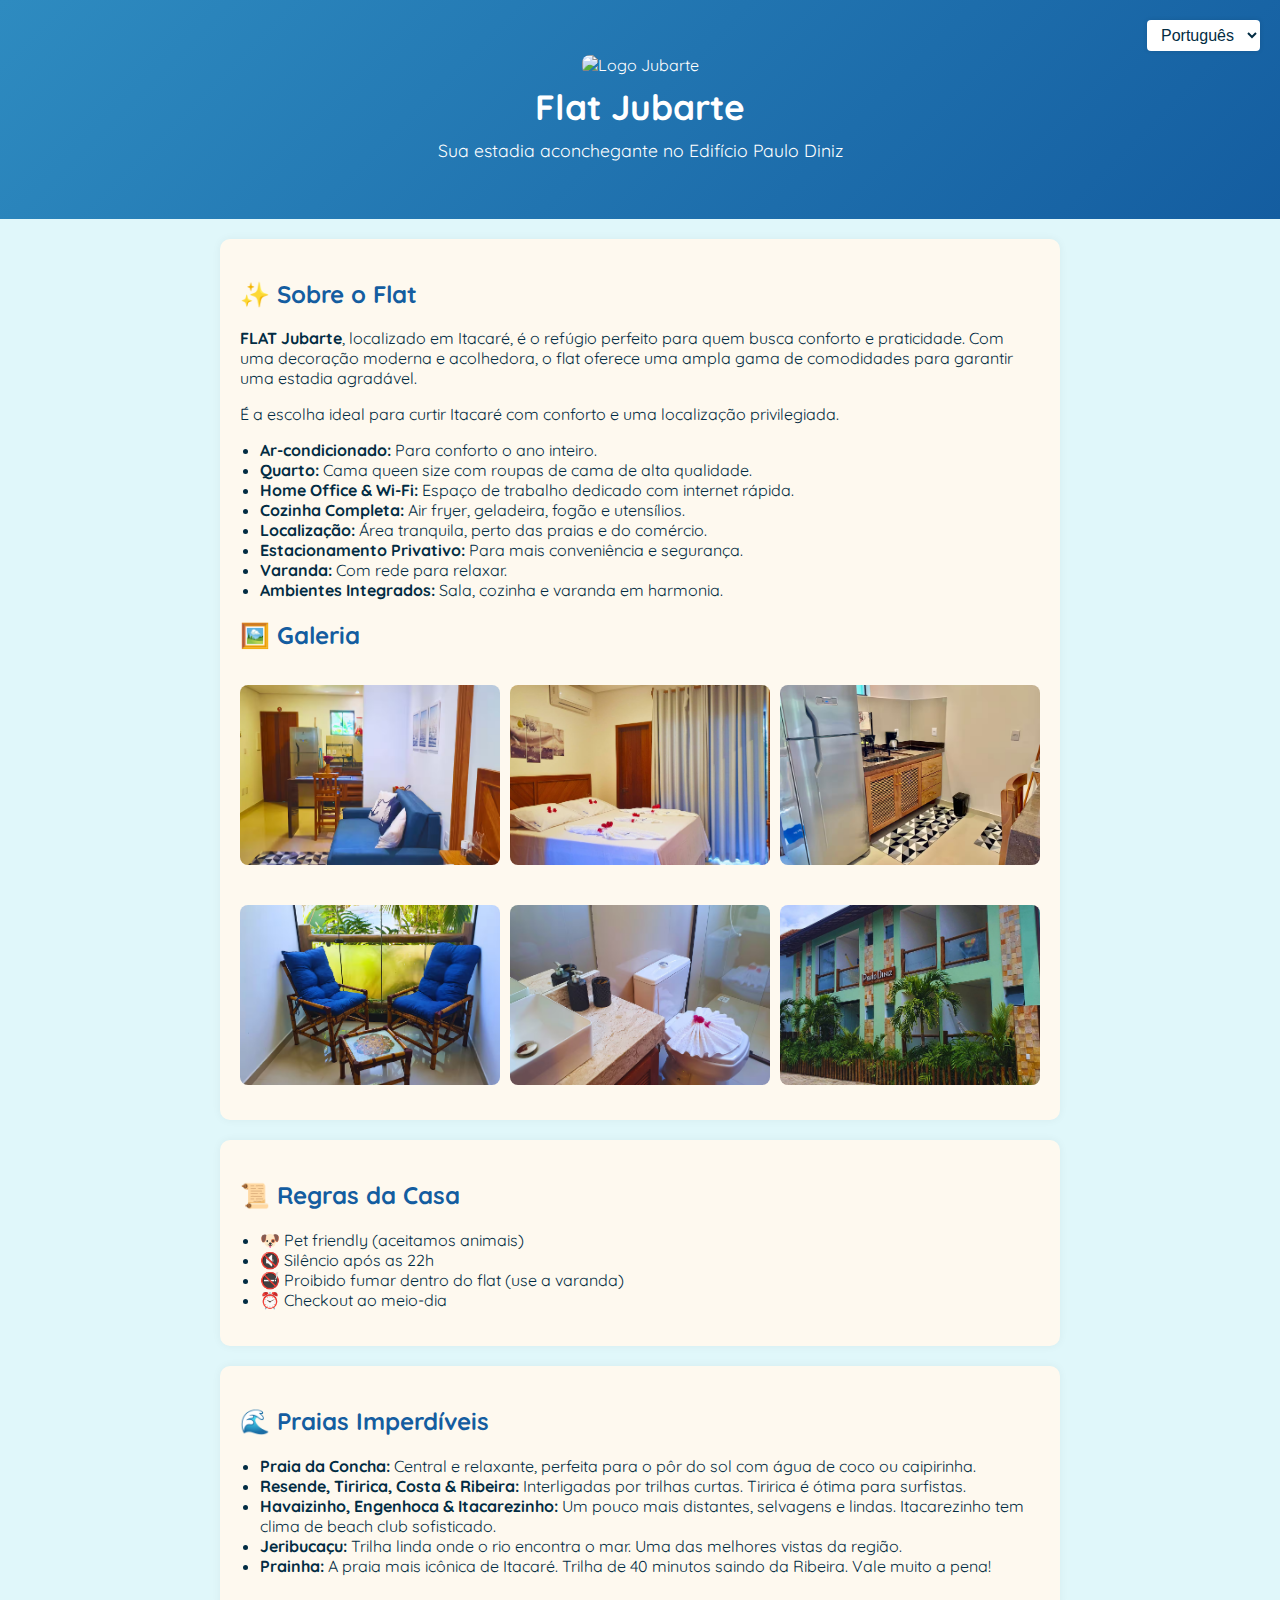
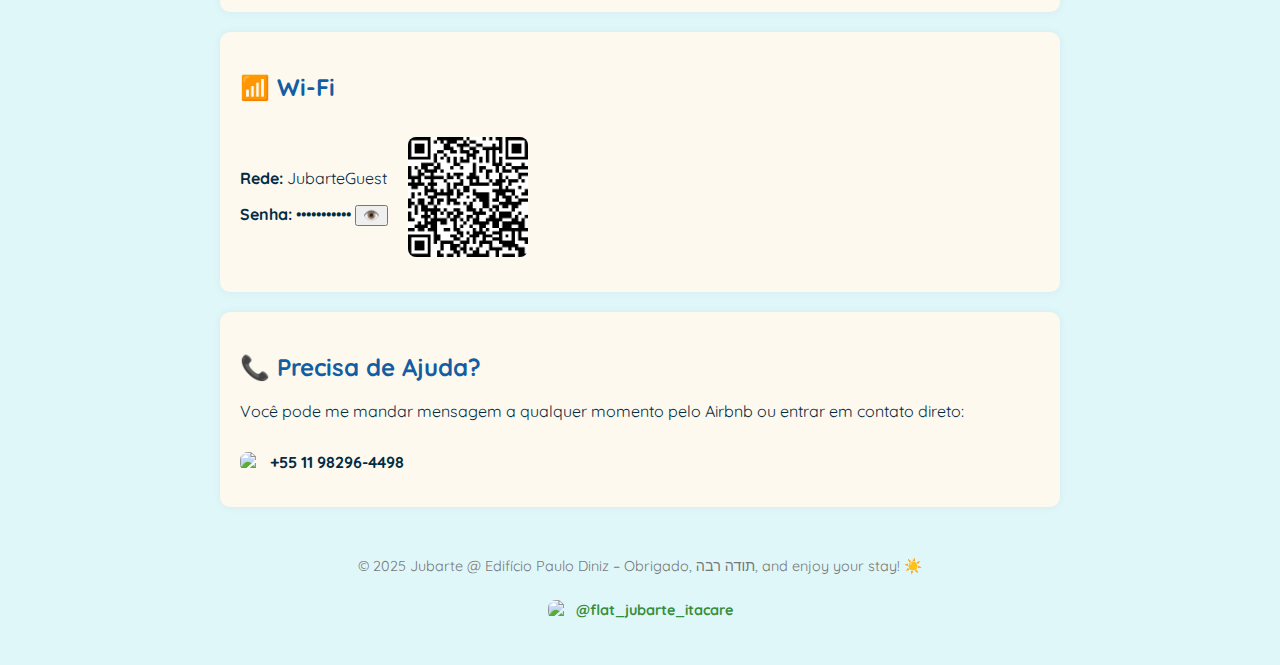
==== jubarte/index.html @ 8ed75f4c "Rename to index" ====
<!DOCTYPE html>
<html lang="pt">
<head>
  <meta charset="UTF-8" />
  <meta name="viewport" content="width=device-width, initial-scale=1.0"/>
  <title>Flat Jubarte</title>
  <link href="https://fonts.googleapis.com/css2?family=Quicksand:wght@400;600&display=swap&subset=latin,hebrew" rel="stylesheet">
  <style>
    :root {
      --primary-color: #2e8bc0;   /* ocean blue */
      --accent-color: #145da0;    /* deeper sea blue */
      --bg-color: #e0f7fa;        /* light aqua */
      --text-color: #022c43;      /* dark navy */
      --sand-color: #fef9ef;      /* soft sand */
    }
  
    body {
      font-family: 'Quicksand', sans-serif;
      margin: 0;
      background: var(--bg-color);
      color: var(--text-color);
    }
  
    header {
      background: linear-gradient(135deg, #2e8bc0, #145da0);
      color: white;
      padding: 40px 20px;
      text-align: center;
      position: relative;
    }
  
    header h1 {
      margin: 0;
      font-size: 2.2em;
    }
  
    header p {
      font-size: 1.1em;
      margin-top: 10px;
    }
  
    .language-selector {
      position: absolute;
      top: 20px;
      right: 20px;
      background: white;
      color: var(--text-color);
      border: none;
      padding: 6px 10px;
      border-radius: 4px;
      font-size: 1em;
      box-shadow: 0 0 5px rgba(0,0,0,0.1);
    }
  
    section {
      padding: 20px;
      max-width: 800px;
      margin: 20px auto;
      background: var(--sand-color);
      border-radius: 10px;
      box-shadow: 0 0 10px rgba(0,0,0,0.05);
    }
  
    h2 {
      color: var(--accent-color);
      display: flex;
      align-items: center;
      gap: 8px;
    }
  
    ul {
      padding-left: 20px;
    }
  
    img {
      width: 100%;
      border-radius: 8px;
      margin: 15px 0;
    }
  
    .wifi-box {
      display: flex;
      align-items: center;
      flex-wrap: wrap;
      gap: 20px;
    }
  
    .qr {
      width: 120px;
    }
  
    footer {
      text-align: center;
      font-size: 0.9em;
      color: #777;
      padding: 30px 10px;
    }
  
    .contact {
      display: flex;
      align-items: center;
      gap: 10px;
      font-weight: bold;
      margin-top: 10px;
    }
  
    .contact img {
      width: 20px;
      height: 20px;
    }
  
    .rtl {
      direction: rtl;
      text-align: right;
    }
  
    @media (max-width: 600px) {
      header h1 {
        font-size: 1.8em;
      }
  
      header p {
        font-size: 1em;
      }
  
      section {
        margin: 10px;
        padding: 15px;
      }
  
      .wifi-box {
        flex-direction: column;
        align-items: flex-start;
      }
  
      .qr {
        width: 100px;
      }
    }
  
    .gallery {
      display: grid;
      grid-template-columns: repeat(auto-fit, minmax(200px, 1fr));
      gap: 10px;
    }
  
    .gallery img {
      width: 100%;
      height: 180px;
      object-fit: cover;
      border-radius: 8px;
      cursor: pointer;
      transition: transform 0.3s ease;
    }
  
    .gallery img:hover {
      transform: scale(1.03);
    }
  
    .modal {
      display: flex;
      justify-content: center;
      align-items: center;
      position: fixed;
      z-index: 1000;
      left: 0;
      top: 0;
      width: 100%;
      height: 100%;
      overflow: auto;
      background-color: rgba(0,0,0,0.8);
    }
  
    .modal-content {
      max-width: 90%;
      max-height: 90%;
      border-radius: 10px;
    }
  
    .close {
      position: absolute;
      top: 20px;
      right: 30px;
      color: #fff;
      font-size: 30px;
      font-weight: bold;
      cursor: pointer;
    }
  </style>
  
</head>
<body>
  <header>
    <select class="language-selector" onchange="switchLanguage(this.value)">
      <option value="pt">Português</option>
      <option value="en">English</option>
      <option value="he">עברית</option>
    </select>
  
    <!-- ✅ Logo added here -->
    <img src="logo2.png" alt="Logo Jubarte" style="width: 80px; height: auto; margin-bottom: 10px;" />
  
    <h1>Flat Jubarte</h1>
    <p id="subtitle-pt">Sua estadia aconchegante no Edifício Paulo Diniz</p>
    <p id="subtitle-en" style="display:none;">Your cozy stay in Edifício Paulo Diniz</p>
    <p id="subtitle-he" style="display:none;" class="rtl">השְּׁהִיָּה הנעימה שלך באדיפיסיו פאולו דיניז</p>
  </header>
  <div id="lang-pt">
    <section>
      <h2>✨ Sobre o Flat</h2>
      <p><strong>FLAT Jubarte</strong>, localizado em Itacaré, é o refúgio perfeito para quem busca conforto e praticidade. Com uma decoração moderna e acolhedora, o flat oferece uma ampla gama de comodidades para garantir uma estadia agradável.</p>
      <p>É a escolha ideal para curtir Itacaré com conforto e uma localização privilegiada.</p>
      <ul>
        <li><strong>Ar-condicionado:</strong> Para conforto o ano inteiro.</li>
        <li><strong>Quarto:</strong> Cama queen size com roupas de cama de alta qualidade.</li>
        <li><strong>Home Office & Wi-Fi:</strong> Espaço de trabalho dedicado com internet rápida.</li>
        <li><strong>Cozinha Completa:</strong> Air fryer, geladeira, fogão e utensílios.</li>
        <li><strong>Localização:</strong> Área tranquila, perto das praias e do comércio.</li>
        <li><strong>Estacionamento Privativo:</strong> Para mais conveniência e segurança.</li>
        <li><strong>Varanda:</strong> Com rede para relaxar.</li>
        <li><strong>Ambientes Integrados:</strong> Sala, cozinha e varanda em harmonia.</li>
      </ul>
      <h2>🖼️ Galeria</h2>
      <div class="gallery">
        <img src="img1.jpg" alt="Sala de estar do Flat Maritaca">
        <img src="img2.jpg" alt="Quarto com cama queen size">
        <img src="img3.jpg" alt="Cozinha equipada">
        <img src="img5.jpg" alt="Varanda com rede">
        <img src="img6.jpg" alt="Banheiro moderno">
        <img src="img7.jpg" alt="Vista externa do prédio Papagaios">
      </div>
    </section>
    <section>
      <h2>📜 Regras da Casa</h2>
      <ul>
        <li>🐶 Pet friendly (aceitamos animais)</li>
        <li>🔇 Silêncio após as 22h</li>
        <li>🚭 Proibido fumar dentro do flat (use a varanda)</li>
        <li>⏰ Checkout ao meio-dia</li>
      </ul>
    </section>
    <section>
      <h2>🌊 Praias Imperdíveis</h2>
      <ul>
        <li><strong>Praia da Concha:</strong> Central e relaxante, perfeita para o pôr do sol com água de coco ou caipirinha.</li>
        <li><strong>Resende, Tiririca, Costa & Ribeira:</strong> Interligadas por trilhas curtas. Tiririca é ótima para surfistas.</li>
        <li><strong>Havaizinho, Engenhoca & Itacarezinho:</strong> Um pouco mais distantes, selvagens e lindas. Itacarezinho tem clima de beach club sofisticado.</li>
        <li><strong>Jeribucaçu:</strong> Trilha linda onde o rio encontra o mar. Uma das melhores vistas da região.</li>
        <li><strong>Prainha:</strong> A praia mais icônica de Itacaré. Trilha de 40 minutos saindo da Ribeira. Vale muito a pena!</li>
      </ul>
    </section>
    <section>
      <h2>📶 Wi-Fi</h2>
      <div class="wifi-box">
        <div>
          <p><strong>Rede:</strong> JubarteGuest</p>
          <p>
            <strong>Senha:</strong>
            <span id="wifi-password">•••••••••••</span>
            <button id="toggle-password" onclick="togglePassword()" aria-label="Show password">
              👁️
            </button>
          </p>
        </div>
        <img src="JubarteGuest-qrcode.png" alt="Wi-Fi QR Code" class="qr"/>
      </div>
    </section>
    <section>
      <h2>📞 Precisa de Ajuda?</h2>
      <p>Você pode me mandar mensagem a qualquer momento pelo Airbnb ou entrar em contato direto:</p>
      <div class="contact">
        <img src="https://upload.wikimedia.org/wikipedia/commons/6/6b/WhatsApp.svg" alt="WhatsApp">
        <span>+55 11 98296-4498</span>
      </div>
    </section>
  </div>
  

  <div id="lang-en" style="display:none;">
    <section>
      <h2>✨ About the Flat</h2>
      <p><strong>FLAT Jubarte</strong>, located in Itacaré, is the perfect retreat for those seeking comfort and convenience. With a modern and cozy decor, the flat offers a wide range of amenities to ensure a pleasant stay.</p>
      <p>It’s the ideal choice for enjoying Itacaré with comfort and a privileged location.</p>
      <ul>
        <li><strong>Air Conditioning:</strong> For year-round comfort.</li>
        <li><strong>Bedroom:</strong> Queen size bed with high-quality linens.</li>
        <li><strong>Home Office & Wi-Fi:</strong> Dedicated workspace with fast internet.</li>
        <li><strong>Fully Equipped Kitchen:</strong> Air fryer, fridge, stove, utensils.</li>
        <li><strong>Location:</strong> Peaceful area, close to beaches and shops.</li>
        <li><strong>Private Parking:</strong> For convenience and security.</li>
        <li><strong>Balcony:</strong> With a relaxing hammock.</li>
        <li><strong>Integrated Spaces:</strong> Living room, kitchen, and balcony flow together.</li>
      </ul>
      <h2>🖼️ Gallery</h2>
<div class="gallery">
  <img src="img1.jpg" alt="Living room of the Jubarte flat">
  <img src="img2.jpg" alt="Bedroom with queen size bed">
  <img src="img3.jpg" alt="Fully equipped kitchen">
  <img src="img5.jpg" alt="Balcony with hammock">
  <img src="img6.jpg" alt="Modern bathroom">
  <img src="img7.jpg" alt="External view of Edifício Paulo Diniz">
</div>
    </section>
    <section>
      <h2>📜 House Rules</h2>
      <ul>
        <li>🐶 Pet friendly</li>
        <li>🔇 No loud noise after 10 PM</li>
        <li>🚭 No smoking inside (please use the balcony)</li>
        <li>⏰ Checkout at midday</li>
      </ul>
    </section>
    <section>
      <h2>🌊 Must-See Beaches</h2>
      <ul>
        <li><strong>Praia da Concha:</strong> Central and relaxing, perfect for sunsets with coconut water or a caipirinha.</li>
        <li><strong>Resende, Tiririca, Costa & Ribeira:</strong> Connected by short trails. Tiririca is great for surfers.</li>
        <li><strong>Havaizinho, Engenhoca & Itacarezinho:</strong> A bit further, wild and beautiful. Itacarezinho has a chic beach club vibe.</li>
        <li><strong>Jeribucaçu:</strong> Stunning trail, river meets the sea. One of the best views.</li>
        <li><strong>Prainha:</strong> Iconic Itacaré beach. 40-min hike from Ribeira. Worth it!</li>
      </ul>
    </section>
    <section>
      <h2>📶 Wi-Fi</h2>
      <div class="wifi-box">
        <div>
          <p><strong>Network:</strong> JubarteGuest</p>
          <p><strong>Password:</strong> wifiandwaves</p>
        </div>
        <img src="JubarteGuest-qrcode.png" alt="Wi-Fi QR Code" class="qr"/>
      </div>
    </section>
    <section>
      <h2>📞 Need Help?</h2>
      <p>If you have any questions or need assistance during your stay, feel free to reach out at any time. I'm available via Airbnb messaging or directly through WhatsApp:</p>
      <div class="contact" style="display: flex; align-items: center; gap: 10px; margin-top: 10px;">
        <img src="https://upload.wikimedia.org/wikipedia/commons/6/6b/WhatsApp.svg" alt="WhatsApp logo" style="width: 24px; height: 24px;">
        <a href="https://wa.me/5511982964498" target="_blank" rel="noopener noreferrer" style="text-decoration: none; color: inherit;">
          +55 11 98296-4498
        </a>
      </div>
    </section>
    
  </div>

  <div id="lang-he" class="rtl" style="display:none;" dir="rtl">
    <section>
      <h2>✨ על הדירה</h2>
      <p><strong>דירת ג'ובארט</strong> באיטאקארה היא מקום מפלט מושלם למי שמחפש נוחות ופרטיות. עם עיצוב מודרני ומזמין, הדירה מציעה את כל מה שצריך לשהייה מהנה.</p>
      <ul>
        <li><strong>מיזוג אוויר:</strong> לשהייה נוחה בכל עונה.</li>
        <li><strong>חדר שינה:</strong> מיטת קווין עם מצעים איכותיים.</li>
        <li><strong>אזור עבודה ואינטרנט:</strong> אינטרנט מהיר ואזור מותאם לעבודה.</li>
        <li><strong>מטבח מאובזר:</strong> כולל טיגון באייר פרייר, מקרר, תנור וכלים.</li>
        <li><strong>מיקום:</strong> שקט, קרוב לחופים ולמסעדות.</li>
        <li><strong>חניה פרטית:</strong> לנוחות ובטיחות.</li>
        <li><strong>מרפסת עם ערסל:</strong> מושלם להרגעות.</li>
        <li><strong>מרחב פתוח:</strong> הסלון, המטבח והמרפסת מחוברים יחד.</li>
      </ul>
      <h2>🖼️ גלריה</h2>
<div class="gallery">
  <img src="img1.jpg" alt="סלון של דירת ג'ובארט">
  <img src="img2.jpg" alt="חדר שינה עם מיטת קווין">
  <img src="img3.jpg" alt="מטבח מאובזר לגמרי">
  <img src="img5.jpg" alt="מרפסת עם ערסל">
  <img src="img6.jpg" alt="חדר רחצה מודרני">
  <img src="img7.jpg" alt="מבט חיצוני של בניין אדיפיסיו פאולו דיניז">
</div>
    </section>
    <section>
      <h2>📜 כללי הבית</h2>
      <ul>
        <li>🐶 מותר להביא חיות מחמד</li>
        <li>🔇 אין רעש אחרי 22:00</li>
        <li>🚭 אין לעשן בתוך הדירה (מותר במרפסת)</li>
        <li>⏰ צ'ק אאוט בצהריים</li>
      </ul>
    </section>
    <section>
      <h2>🌊 חופים מומלצים</h2>
      <ul>
        <li><strong>Praia da Concha:</strong> חוף מרכזי ומושלם לשקיעות עם קוקוס או קאיפיריניה.</li>
        <li><strong>Resende, Tiririca, Costa & Ribeira:</strong> חופים מחוברים בשבילי הליכה קצרים. Tiririca מתאים לגלישה.</li>
        <li><strong>Havaizinho, Engenhoca & Itacarezinho:</strong> חופים פראיים ונגישים ברכב או הליכה. Itacarezinho עם אווירה שיקית.</li>
        <li><strong>Jeribucaçu:</strong> הליכה בטבע, נהר פוגש ים. נוף מדהים.</li>
        <li><strong>Prainha:</strong> טרק של 40 דקות. קלאסיקה של איטאקארה. שווה כל רגע!</li>
      </ul>
    </section>
    <section>
      <h2>📶 אינטרנט אלחוטי</h2>
      <div class="wifi-box">
        <div>
          <p><strong>שם הרשת:</strong> JubarteGuest</p>
          <p><strong>סיסמה:</strong> wifiandwaves</p>
        </div>
        <img src="JubarteGuest-qrcode.png" alt="Wi-Fi QR Code" class="qr"/>
      </div>
    </section>
    <section>
      <h2>📞 צריכים עזרה?</h2>
      <p>אפשר לשלוח לי הודעה דרך Airbnb או ליצור קשר ישיר:</p>
      <div class="contact">
        <img src="https://upload.wikimedia.org/wikipedia/commons/6/6b/WhatsApp.svg" alt="WhatsApp">
        <span>+55 11 98296-4498</span>
      </div>
    </section>
  </div>

  <footer>
    &copy; 2025 Jubarte @ Edifício Paulo Diniz – Obrigado, תודה רבה, and enjoy your stay! ☀️<br>
    <a href="https://www.instagram.com/flat_jubarte_itacare" target="_blank" style="color: #388e3c; text-decoration: none; font-weight: bold; display: inline-flex; align-items: center; gap: 8px; margin-top: 10px;">
      <img src="https://upload.wikimedia.org/wikipedia/commons/a/a5/Instagram_icon.png" alt="Instagram" style="width: 20px; height: 20px;">
      @flat_jubarte_itacare
    </a>
  </footer>

  <script>

  const actualPassword = 'wifiandwaves';
  let visible = false;

  function togglePassword() {
    const span = document.getElementById('wifi-password');
    const btn = document.getElementById('toggle-password');
    visible = !visible;
    span.textContent = visible ? actualPassword : '•••••••••••••••••';
    btn.textContent = visible ? '🙈' : '👁️';
  }

    function switchLanguage(lang) {
      const langs = ['pt', 'en', 'he'];
      langs.forEach(l => {
        document.getElementById('lang-' + l).style.display = l === lang ? 'block' : 'none';
        document.getElementById('subtitle-' + l).style.display = l === lang ? 'block' : 'none';
      });
    }

    const modal = document.getElementById('modal');
    const modalImg = document.getElementById('modal-img');

    document.querySelectorAll('.gallery img').forEach(img => {
      img.addEventListener('click', () => {
        modal.style.display = 'flex';
        modalImg.src = img.src;
        modalImg.alt = img.alt;
      });
    });

    function closeModal() {
      modal.style.display = 'none';
    }
  </script>
</body>
</html>
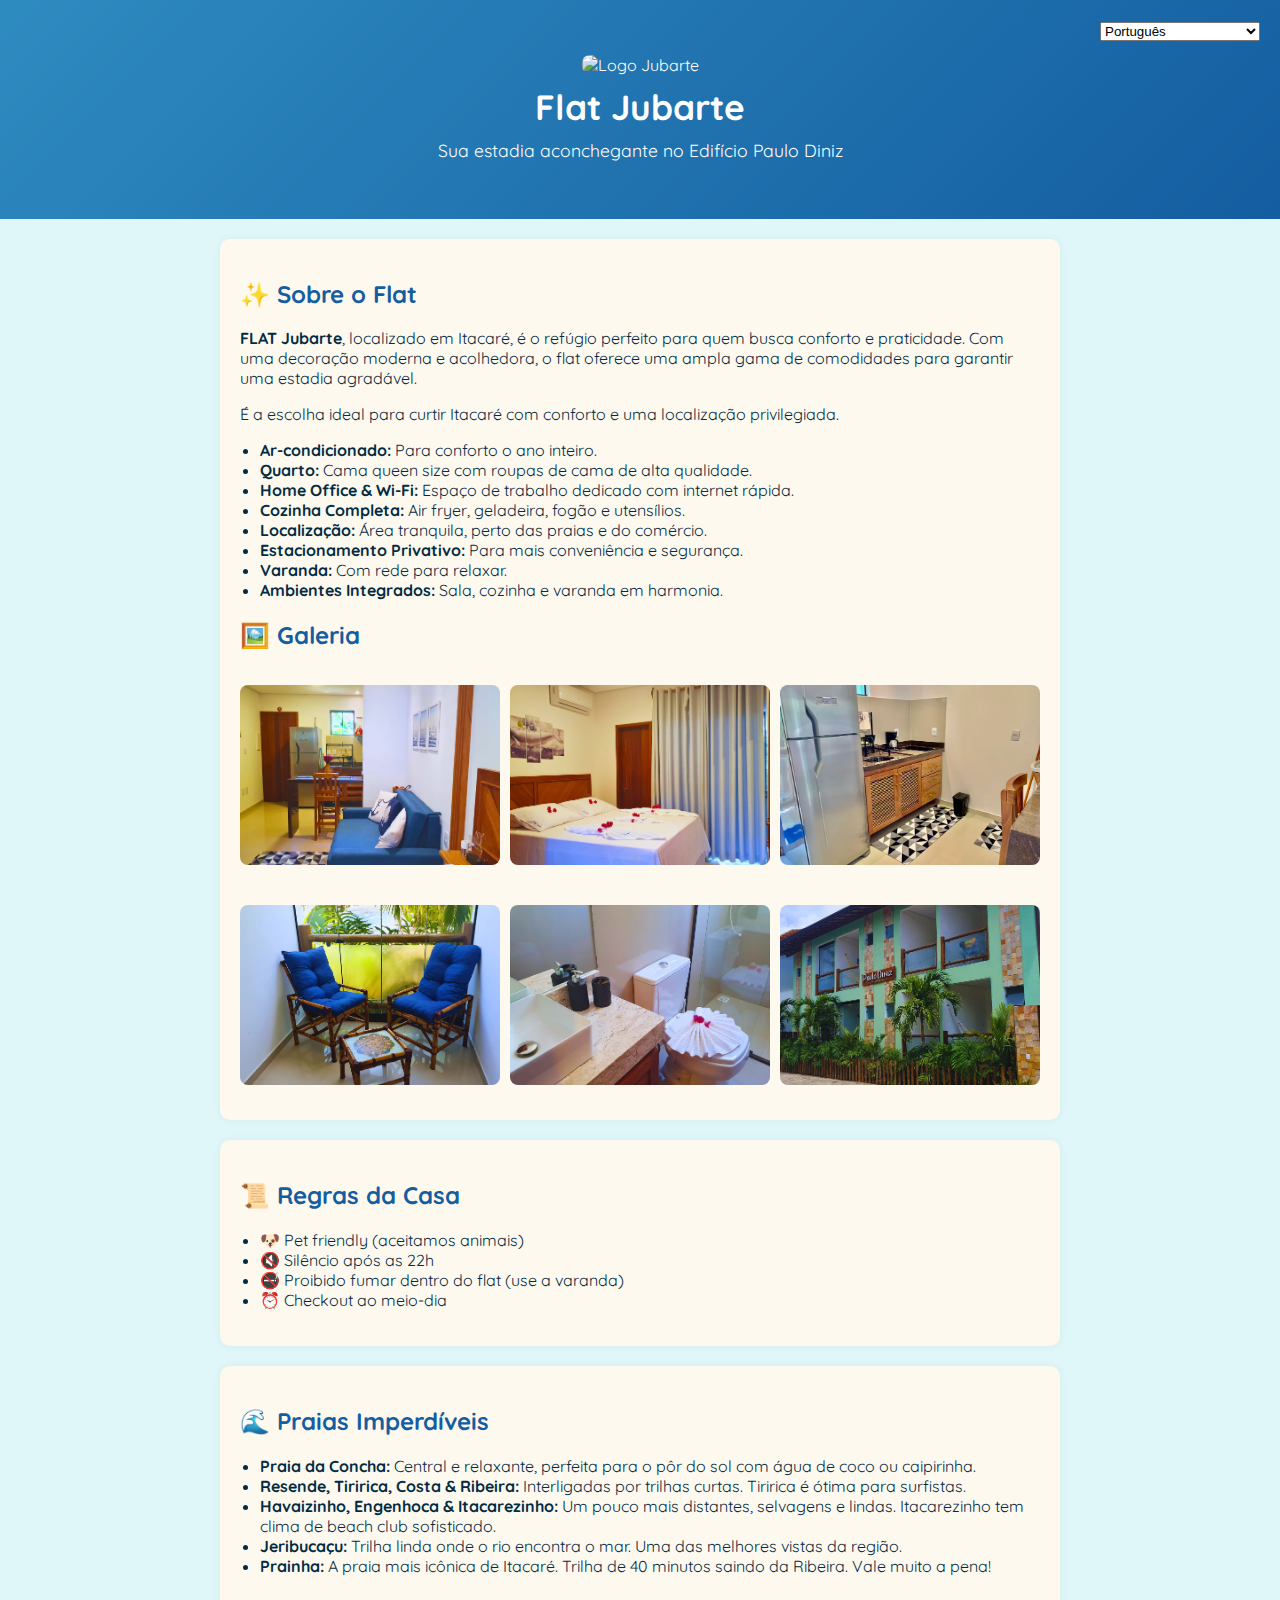
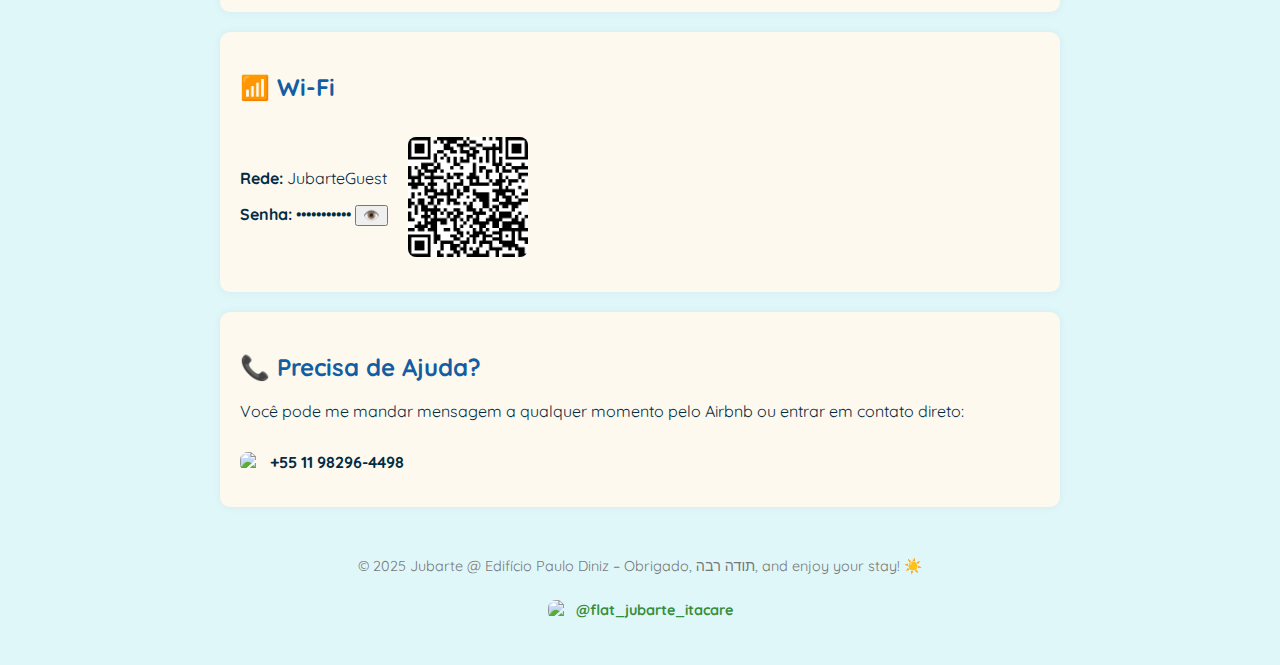
==== commit e25a3512: "add flag" ====
--- a/jubarte/index.html
+++ b/jubarte/index.html
@@ -1,6 +1,15 @@
 <!DOCTYPE html>
 <html lang="pt">
 <head>
+  <!-- Select2 CSS -->
+<link href="https://cdn.jsdelivr.net/npm/select2@4.1.0-rc.0/dist/css/select2.min.css" rel="stylesheet" />
+
+<!-- jQuery (required by Select2) -->
+<script src="https://code.jquery.com/jquery-3.6.0.min.js"></script>
+
+<!-- Select2 JS -->
+<script src="https://cdn.jsdelivr.net/npm/select2@4.1.0-rc.0/dist/js/select2.min.js"></script>
+
   <meta charset="UTF-8" />
   <meta name="viewport" content="width=device-width, initial-scale=1.0"/>
   <title>Flat Jubarte</title>
@@ -186,16 +195,89 @@
       font-weight: bold;
       cursor: pointer;
     }
+
+
+    /* 🧼 Clean base */
+.select2-container--default .select2-selection--single {
+  background-color: #f9f9f9;
+  border: 1px solid #ccc;
+  height: auto;
+  padding: 6px 10px;
+  border-radius: 0;
+  font-family: 'Quicksand', sans-serif;
+  font-size: 14px;
+  color: #000;
+  display: flex;
+  align-items: center;
+}
+
+/* 🏷️ Text & icon alignment */
+.select2-container--default .select2-selection--single .select2-selection__rendered {
+  color: #000;
+  padding-left: 0;
+  display: flex;
+  align-items: center;
+}
+
+/* 🖼️ Remove default arrow icon spacing */
+.select2-container--default .select2-selection--single .select2-selection__arrow {
+  top: 50%;
+  right: 8px;
+  transform: translateY(-50%);
+}
+
+/* 📃 Dropdown menu styling */
+.select2-container--default .select2-results > .select2-results__options {
+  font-family: 'Quicksand', sans-serif;
+  font-size: 14px;
+  color: #000;
+}
+
+/* 🏳️ Flag + Text inside dropdown */
+.select2-results__option img {
+  border-radius: 0 !important;       /* no rounding */
+  width: 20px;
+  height: auto;
+  margin-right: 8px;
+  vertical-align: middle;
+}
+
+/* 🏁 Flag in selected box */
+.select2-selection__rendered img {
+  border-radius: 0 !important;       /* no rounding */
+  width: 20px;
+  height: auto;
+  margin-right: 8px;
+  vertical-align: middle;
+}
+
+/* Hover effect (optional) */
+.select2-results__option--highlighted {
+  background-color: #f0f0f0 !important;
+  color: #000 !important;
+}
+
+.language-wrapper {
+  position: absolute;
+  top: 20px;
+  right: 20px;
+  z-index: 100;
+}
+
+
   </style>
   
 </head>
 <body>
   <header>
-    <select class="language-selector" onchange="switchLanguage(this.value)">
-      <option value="pt">Português</option>
-      <option value="en">English</option>
-      <option value="he">עברית</option>
-    </select>
+    <div class="language-wrapper">
+      <select id="language-selector" style="width: 160px;">
+        <option value="pt" data-flag="https://flagcdn.com/w80/br.png">Português</option>
+        <option value="en" data-flag="https://flagcdn.com/w80/us.png">English</option>
+        <option value="he" data-flag="https://flagcdn.com/w80/il.png">עברית</option>
+      </select>
+    </div>
+    
   
     <!-- ✅ Logo added here -->
     <img src="logo2.png" alt="Logo Jubarte" style="width: 80px; height: auto; margin-bottom: 10px;" />
@@ -427,6 +509,8 @@
     btn.textContent = visible ? '🙈' : '👁️';
   }
 
+
+  //language selection 
     function switchLanguage(lang) {
       const langs = ['pt', 'en', 'he'];
       langs.forEach(l => {
@@ -435,6 +519,35 @@
       });
     }
 
+    function formatLanguage(option) {
+  if (!option.id) return option.text;
+
+  const flagUrl = $(option.element).data('flag');
+  return $(
+    `<span><img src="${flagUrl}" style="width:20px; height:auto; margin-right:8px;"> ${option.text}</span>`
+  );
+}
+
+$(document).ready(function () {
+  $('#language-selector').select2({
+    templateResult: formatLanguage,
+    templateSelection: formatLanguage,
+    minimumResultsForSearch: Infinity // hides search box
+  });
+
+  // Call your switchLanguage function when changed
+  $('#language-selector').on('change', function () {
+    const selectedLang = $(this).val();
+    switchLanguage(selectedLang);
+  });
+
+  // Optional: preload saved language
+  const savedLang = localStorage.getItem('language') || 'pt';
+  $('#language-selector').val(savedLang).trigger('change');
+});
+
+
+    //galery
     const modal = document.getElementById('modal');
     const modalImg = document.getElementById('modal-img');
 
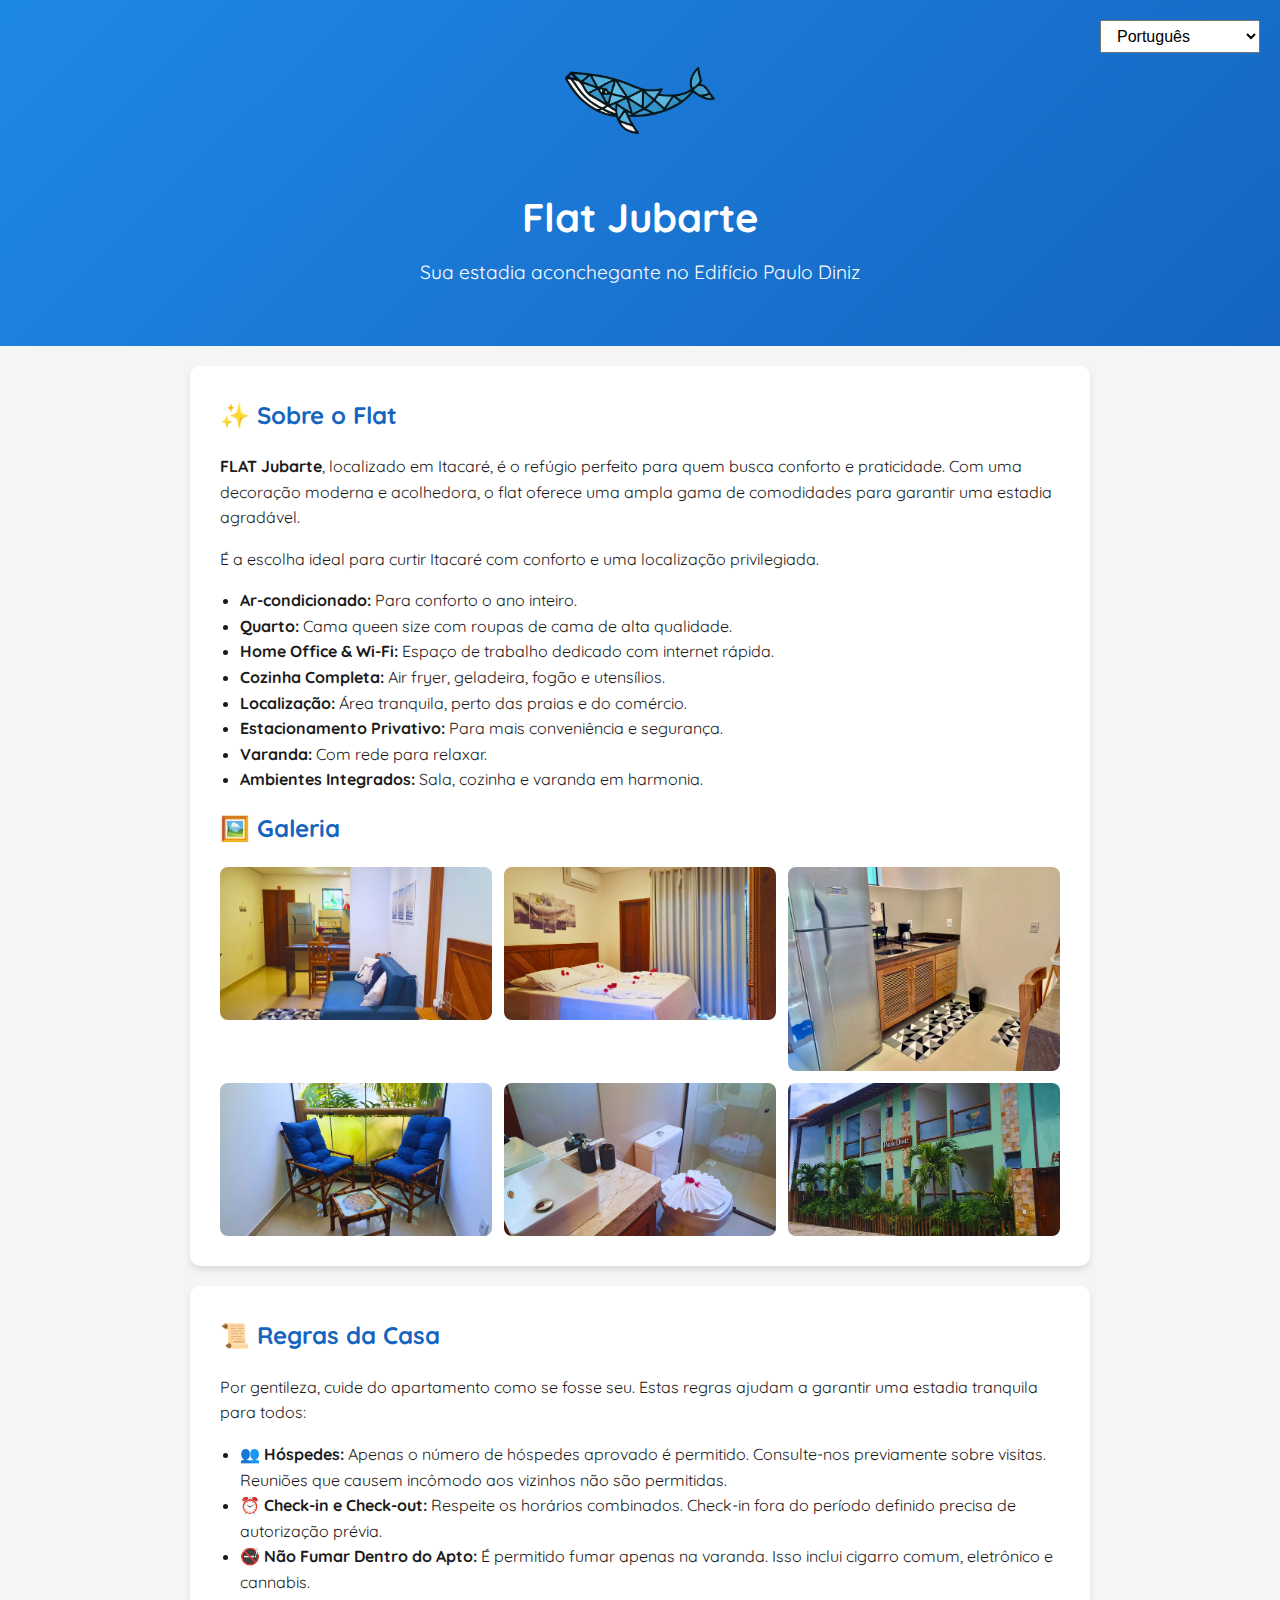
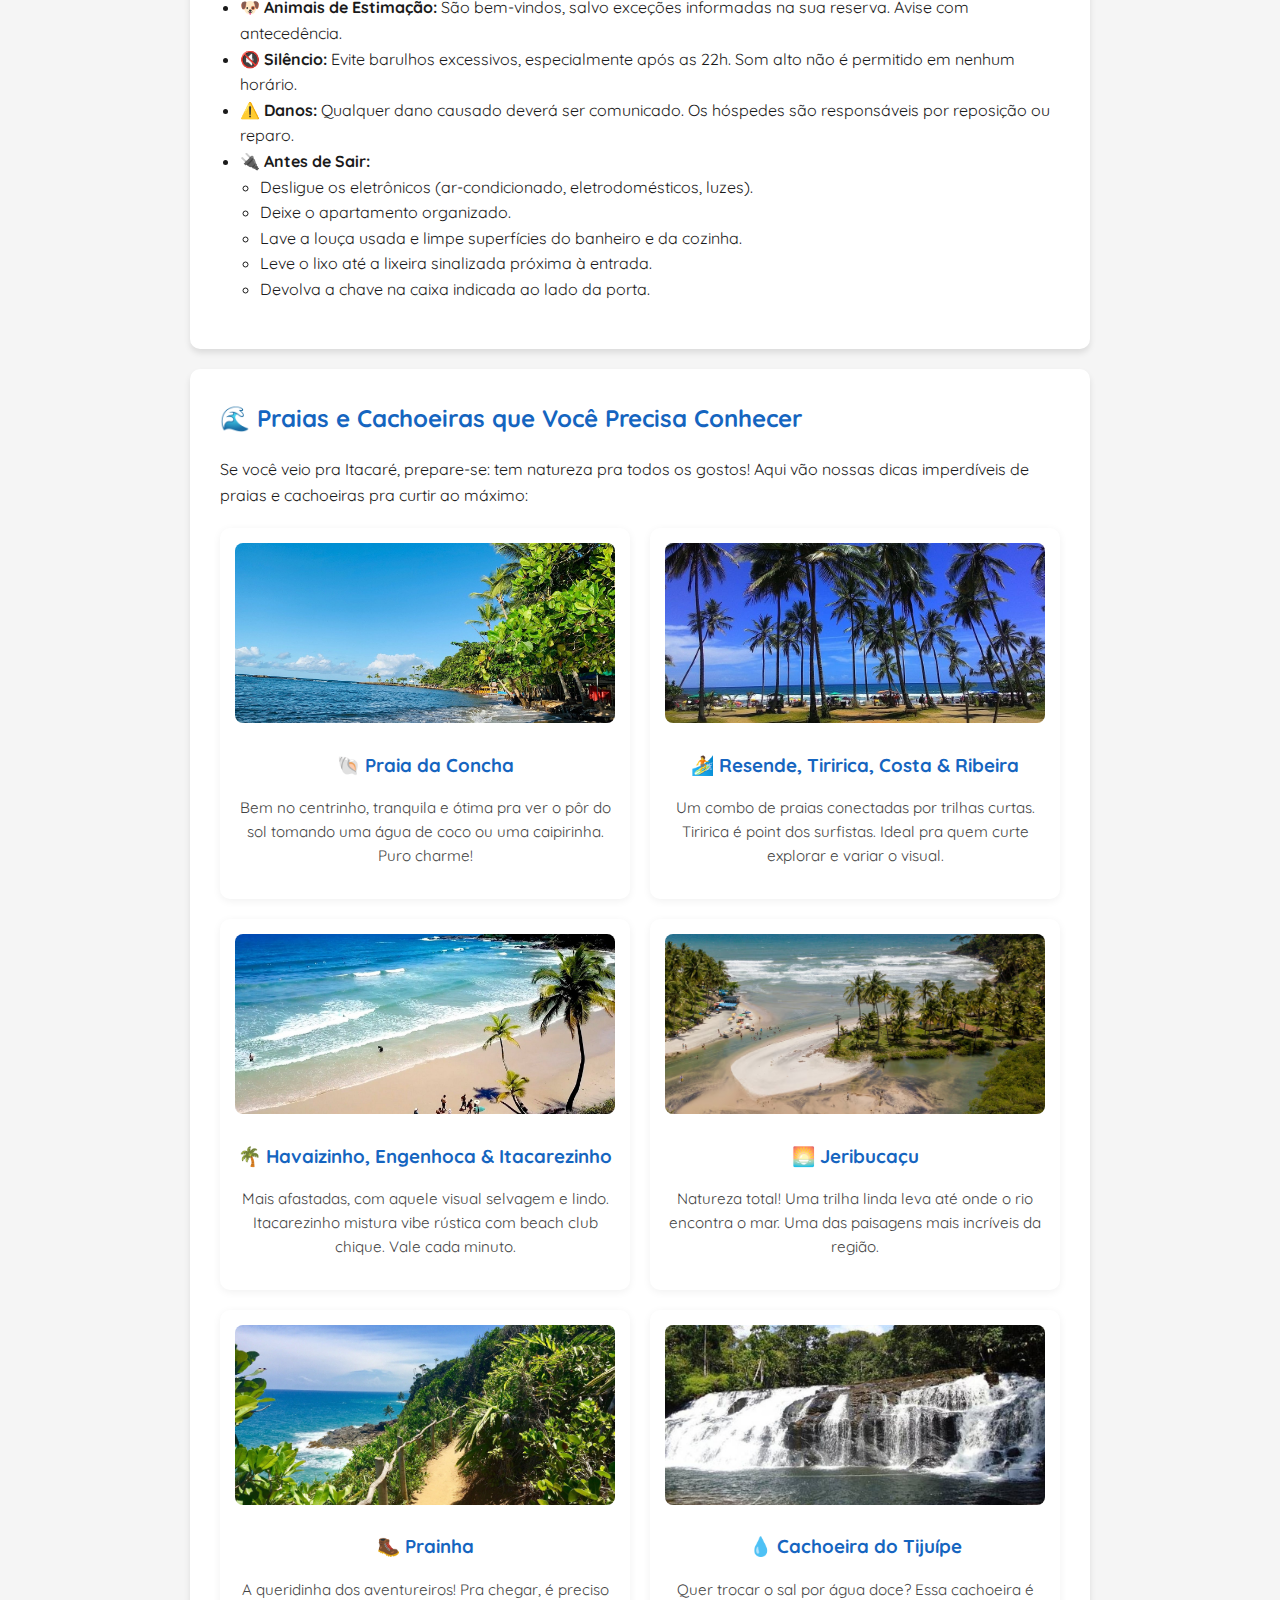
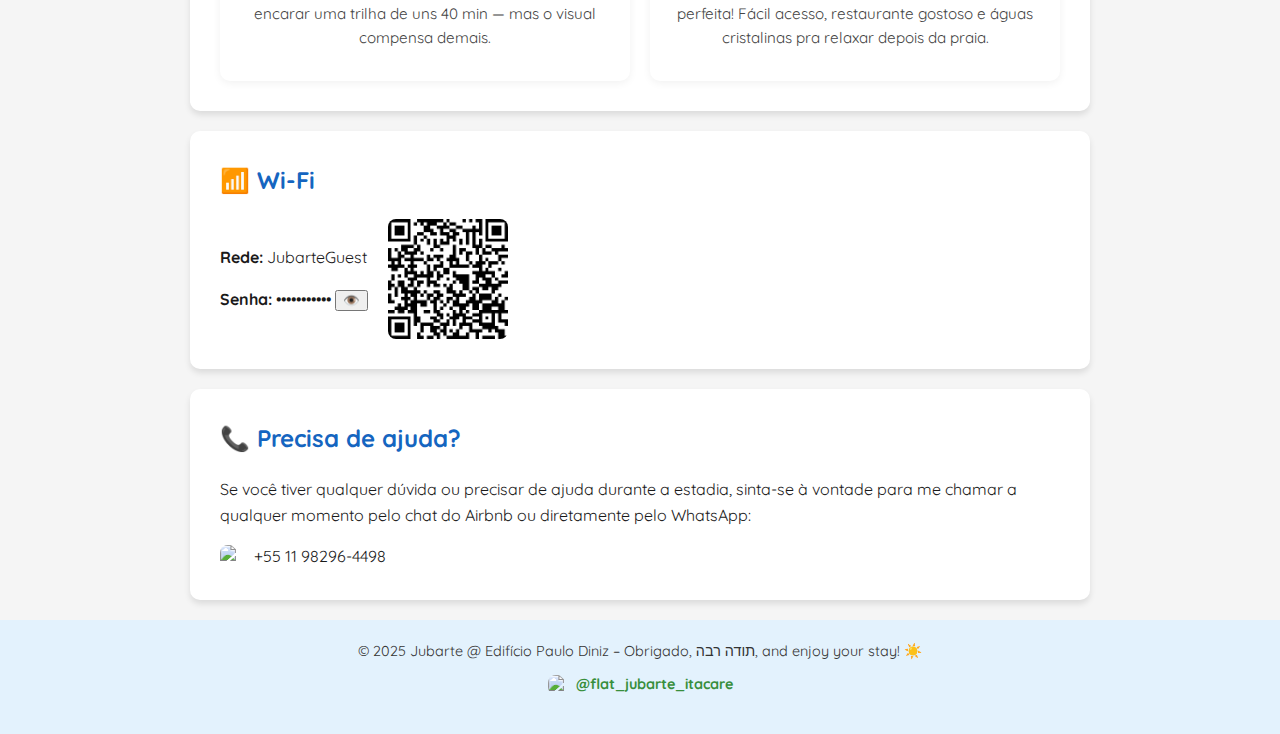
==== commit a4ce9342: "Add beaches" ====
--- a/jubarte/index.html
+++ b/jubarte/index.html
@@ -14,260 +14,179 @@
   <meta name="viewport" content="width=device-width, initial-scale=1.0"/>
   <title>Flat Jubarte</title>
   <link href="https://fonts.googleapis.com/css2?family=Quicksand:wght@400;600&display=swap&subset=latin,hebrew" rel="stylesheet">
-  <style>
-    :root {
-      --primary-color: #2e8bc0;   /* ocean blue */
-      --accent-color: #145da0;    /* deeper sea blue */
-      --bg-color: #e0f7fa;        /* light aqua */
-      --text-color: #022c43;      /* dark navy */
-      --sand-color: #fef9ef;      /* soft sand */
-    }
-  
-    body {
-      font-family: 'Quicksand', sans-serif;
-      margin: 0;
-      background: var(--bg-color);
-      color: var(--text-color);
-    }
-  
-    header {
-      background: linear-gradient(135deg, #2e8bc0, #145da0);
-      color: white;
-      padding: 40px 20px;
-      text-align: center;
-      position: relative;
-    }
-  
-    header h1 {
-      margin: 0;
-      font-size: 2.2em;
-    }
-  
-    header p {
-      font-size: 1.1em;
-      margin-top: 10px;
-    }
-  
-    .language-selector {
-      position: absolute;
-      top: 20px;
-      right: 20px;
-      background: white;
-      color: var(--text-color);
-      border: none;
-      padding: 6px 10px;
-      border-radius: 4px;
-      font-size: 1em;
-      box-shadow: 0 0 5px rgba(0,0,0,0.1);
-    }
-  
-    section {
-      padding: 20px;
-      max-width: 800px;
-      margin: 20px auto;
-      background: var(--sand-color);
-      border-radius: 10px;
-      box-shadow: 0 0 10px rgba(0,0,0,0.05);
-    }
-  
-    h2 {
-      color: var(--accent-color);
-      display: flex;
-      align-items: center;
-      gap: 8px;
-    }
-  
-    ul {
-      padding-left: 20px;
-    }
-  
-    img {
-      width: 100%;
-      border-radius: 8px;
-      margin: 15px 0;
-    }
-  
-    .wifi-box {
-      display: flex;
-      align-items: center;
-      flex-wrap: wrap;
-      gap: 20px;
-    }
-  
-    .qr {
-      width: 120px;
-    }
-  
-    footer {
-      text-align: center;
-      font-size: 0.9em;
-      color: #777;
-      padding: 30px 10px;
-    }
-  
-    .contact {
-      display: flex;
-      align-items: center;
-      gap: 10px;
-      font-weight: bold;
-      margin-top: 10px;
-    }
-  
-    .contact img {
-      width: 20px;
-      height: 20px;
-    }
-  
-    .rtl {
-      direction: rtl;
-      text-align: right;
-    }
-  
-    @media (max-width: 600px) {
+  <head>
+    <meta charset="UTF-8" />
+    <meta name="viewport" content="width=device-width, initial-scale=1.0"/>
+    <title>Flat Jubarte</title>
+    <link href="https://fonts.googleapis.com/css2?family=Quicksand:wght@400;600&display=swap&subset=latin,hebrew" rel="stylesheet">
+    <link href="https://cdn.jsdelivr.net/npm/select2@4.1.0-rc.0/dist/css/select2.min.css" rel="stylesheet" />
+    <script src="https://code.jquery.com/jquery-3.6.0.min.js"></script>
+    <script src="https://cdn.jsdelivr.net/npm/select2@4.1.0-rc.0/dist/js/select2.min.js"></script>
+    <style>
+      :root {
+        --primary-color: #1E88E5;
+        --accent-color: #1565C0;
+        --bg-color: #F5F5F5;
+        --text-color: #1A1A1A;
+        --highlight-color: #E3F2FD;
+        --box-shadow: 0 4px 6px rgba(0,0,0,0.1);
+      }
+  
+      * {
+        box-sizing: border-box;
+      }
+  
+      body {
+        font-family: 'Quicksand', sans-serif;
+        margin: 0;
+        background-color: var(--bg-color);
+        color: var(--text-color);
+        line-height: 1.6;
+      }
+  
+      header {
+        background: linear-gradient(135deg, var(--primary-color), var(--accent-color));
+        color: white;
+        text-align: center;
+        padding: 50px 20px;
+        position: relative;
+      }
+  
       header h1 {
-        font-size: 1.8em;
+        font-size: 2.5rem;
+        margin-bottom: 0.5rem;
       }
   
       header p {
-        font-size: 1em;
+        font-size: 1.2rem;
+        margin: 0.5rem 0;
+      }
+  
+      .language-wrapper {
+        position: absolute;
+        top: 20px;
+        right: 20px;
+      }
+  
+      select {
+        padding: 6px 12px;
+        font-size: 1rem;
       }
   
       section {
-        margin: 10px;
+        background: white;
+        margin: 20px auto;
+        padding: 30px;
+        max-width: 900px;
+        border-radius: 10px;
+        box-shadow: var(--box-shadow);
+      }
+  
+      h2 {
+        color: var(--accent-color);
+        margin-top: 0;
+      }
+  
+      ul {
+        padding-left: 20px;
+      }
+  
+      img {
+        max-width: 100%;
+        border-radius: 8px;
+      }
+  
+      .gallery {
+        display: grid;
+        grid-template-columns: repeat(auto-fit, minmax(240px, 1fr));
+        gap: 12px;
+        margin-top: 20px;
+      }
+  
+      .gallery img {
+        cursor: pointer;
+        transition: transform 0.3s ease;
+      }
+  
+      .gallery img:hover {
+        transform: scale(1.05);
+      }
+  
+      .wifi-box {
+        display: flex;
+        gap: 20px;
+        flex-wrap: wrap;
+        align-items: center;
+      }
+  
+      .qr {
+        width: 120px;
+      }
+  
+      .contact {
+        display: flex;
+        align-items: center;
+        gap: 10px;
+        margin-top: 15px;
+      }
+  
+      footer {
+        text-align: center;
+        font-size: 0.9rem;
+        padding: 20px;
+        background: #e3f2fd;
+        color: #333;
+      }
+  
+      .rtl {
+        direction: rtl;
+        text-align: right;
+      }
+  
+      @media (max-width: 600px) {
+        header h1 {
+          font-size: 2rem;
+        }
+        section {
+          padding: 20px;
+        }
+      }
+      
+      .beach-list {
+        display: grid;
+        grid-template-columns: repeat(auto-fit, minmax(280px, 1fr));
+        gap: 20px;
+        margin-top: 20px;
+      }
+    
+      .beach-item {
+        background: white;
         padding: 15px;
-      }
-  
-      .wifi-box {
-        flex-direction: column;
-        align-items: flex-start;
-      }
-  
-      .qr {
-        width: 100px;
-      }
-    }
-  
-    .gallery {
-      display: grid;
-      grid-template-columns: repeat(auto-fit, minmax(200px, 1fr));
-      gap: 10px;
-    }
-  
-    .gallery img {
-      width: 100%;
-      height: 180px;
-      object-fit: cover;
-      border-radius: 8px;
-      cursor: pointer;
-      transition: transform 0.3s ease;
-    }
-  
-    .gallery img:hover {
-      transform: scale(1.03);
-    }
-  
-    .modal {
-      display: flex;
-      justify-content: center;
-      align-items: center;
-      position: fixed;
-      z-index: 1000;
-      left: 0;
-      top: 0;
-      width: 100%;
-      height: 100%;
-      overflow: auto;
-      background-color: rgba(0,0,0,0.8);
-    }
-  
-    .modal-content {
-      max-width: 90%;
-      max-height: 90%;
-      border-radius: 10px;
-    }
-  
-    .close {
-      position: absolute;
-      top: 20px;
-      right: 30px;
-      color: #fff;
-      font-size: 30px;
-      font-weight: bold;
-      cursor: pointer;
-    }
-
-
-    /* 🧼 Clean base */
-.select2-container--default .select2-selection--single {
-  background-color: #f9f9f9;
-  border: 1px solid #ccc;
-  height: auto;
-  padding: 6px 10px;
-  border-radius: 0;
-  font-family: 'Quicksand', sans-serif;
-  font-size: 14px;
-  color: #000;
-  display: flex;
-  align-items: center;
-}
-
-/* 🏷️ Text & icon alignment */
-.select2-container--default .select2-selection--single .select2-selection__rendered {
-  color: #000;
-  padding-left: 0;
-  display: flex;
-  align-items: center;
-}
-
-/* 🖼️ Remove default arrow icon spacing */
-.select2-container--default .select2-selection--single .select2-selection__arrow {
-  top: 50%;
-  right: 8px;
-  transform: translateY(-50%);
-}
-
-/* 📃 Dropdown menu styling */
-.select2-container--default .select2-results > .select2-results__options {
-  font-family: 'Quicksand', sans-serif;
-  font-size: 14px;
-  color: #000;
-}
-
-/* 🏳️ Flag + Text inside dropdown */
-.select2-results__option img {
-  border-radius: 0 !important;       /* no rounding */
-  width: 20px;
-  height: auto;
-  margin-right: 8px;
-  vertical-align: middle;
-}
-
-/* 🏁 Flag in selected box */
-.select2-selection__rendered img {
-  border-radius: 0 !important;       /* no rounding */
-  width: 20px;
-  height: auto;
-  margin-right: 8px;
-  vertical-align: middle;
-}
-
-/* Hover effect (optional) */
-.select2-results__option--highlighted {
-  background-color: #f0f0f0 !important;
-  color: #000 !important;
-}
-
-.language-wrapper {
-  position: absolute;
-  top: 20px;
-  right: 20px;
-  z-index: 100;
-}
-
-
-  </style>
-  
-</head>
+        border-radius: 10px;
+        box-shadow: 0 2px 8px rgba(0,0,0,0.06);
+        text-align: center;
+      }
+    
+      .beach-item img {
+        width: 100%;
+        height: 180px;
+        object-fit: cover;
+        border-radius: 8px;
+        margin-bottom: 10px;
+      }
+    
+      .beach-item h3 {
+        margin: 10px 0 5px;
+        color: #1565C0;
+      }
+    
+      .beach-item p {
+        font-size: 0.95em;
+        color: #444;
+      }
+
+    </style>
+  </head>
 <body>
   <header>
     <div class="language-wrapper">
@@ -280,7 +199,7 @@
     
   
     <!-- ✅ Logo added here -->
-    <img src="logo2.png" alt="Logo Jubarte" style="width: 80px; height: auto; margin-bottom: 10px;" />
+    <img src="logo3.png" alt="Logo Jubarte" style="width: 150px; height: auto; margin-bottom: 5px;" />
   
     <h1>Flat Jubarte</h1>
     <p id="subtitle-pt">Sua estadia aconchegante no Edifício Paulo Diniz</p>
@@ -312,25 +231,78 @@
         <img src="img7.jpg" alt="Vista externa do prédio Papagaios">
       </div>
     </section>
+
     <section>
       <h2>📜 Regras da Casa</h2>
+      <p>Por gentileza, cuide do apartamento como se fosse seu. Estas regras ajudam a garantir uma estadia tranquila para todos:</p>
       <ul>
-        <li>🐶 Pet friendly (aceitamos animais)</li>
-        <li>🔇 Silêncio após as 22h</li>
-        <li>🚭 Proibido fumar dentro do flat (use a varanda)</li>
-        <li>⏰ Checkout ao meio-dia</li>
+        <li>👥 <strong>Hóspedes:</strong> Apenas o número de hóspedes aprovado é permitido. Consulte-nos previamente sobre visitas. Reuniões que causem incômodo aos vizinhos não são permitidas.</li>
+        <li>⏰ <strong>Check-in e Check-out:</strong> Respeite os horários combinados. Check-in fora do período definido precisa de autorização prévia.</li>
+        <li>🚭 <strong>Não Fumar Dentro do Apto:</strong> É permitido fumar apenas na varanda. Isso inclui cigarro comum, eletrônico e cannabis.</li>
+        <li>🐶 <strong>Animais de Estimação:</strong> São bem-vindos, salvo exceções informadas na sua reserva. Avise com antecedência.</li>
+        <li>🔇 <strong>Silêncio:</strong> Evite barulhos excessivos, especialmente após as 22h. Som alto não é permitido em nenhum horário.</li>
+        <li>⚠️ <strong>Danos:</strong> Qualquer dano causado deverá ser comunicado. Os hóspedes são responsáveis por reposição ou reparo.</li>
+        <li>🔌 <strong>Antes de Sair:</strong>
+          <ul>
+            <li>Desligue os eletrônicos (ar-condicionado, eletrodomésticos, luzes).</li>
+            <li>Deixe o apartamento organizado.</li>
+            <li>Lave a louça usada e limpe superfícies do banheiro e da cozinha.</li>
+            <li>Leve o lixo até a lixeira sinalizada próxima à entrada.</li>
+            <li>Devolva a chave na caixa indicada ao lado da porta.</li>
+          </ul>
+        </li>
       </ul>
     </section>
-    <section>
-      <h2>🌊 Praias Imperdíveis</h2>
-      <ul>
-        <li><strong>Praia da Concha:</strong> Central e relaxante, perfeita para o pôr do sol com água de coco ou caipirinha.</li>
-        <li><strong>Resende, Tiririca, Costa & Ribeira:</strong> Interligadas por trilhas curtas. Tiririca é ótima para surfistas.</li>
-        <li><strong>Havaizinho, Engenhoca & Itacarezinho:</strong> Um pouco mais distantes, selvagens e lindas. Itacarezinho tem clima de beach club sofisticado.</li>
-        <li><strong>Jeribucaçu:</strong> Trilha linda onde o rio encontra o mar. Uma das melhores vistas da região.</li>
-        <li><strong>Prainha:</strong> A praia mais icônica de Itacaré. Trilha de 40 minutos saindo da Ribeira. Vale muito a pena!</li>
-      </ul>
-    </section>
+    
+    <section>
+      <h2>🌊 Praias e Cachoeiras que Você Precisa Conhecer</h2>
+      <p>Se você veio pra Itacaré, prepare-se: tem natureza pra todos os gostos! Aqui vão nossas dicas imperdíveis de praias e cachoeiras pra curtir ao máximo:</p>
+    
+      <div class="beach-list">
+        <!-- Praia da Concha -->
+        <div class="beach-item">
+          <img src="concha.jpg" alt="Praia da Concha" />
+          <h3>🐚 Praia da Concha</h3>
+          <p>Bem no centrinho, tranquila e ótima pra ver o pôr do sol tomando uma água de coco ou uma caipirinha. Puro charme!</p>
+        </div>
+    
+        <!-- Resende / Tiririca / Costa / Ribeira -->
+        <div class="beach-item">
+          <img src="rezende.jpg" alt="Praia do Resende" />
+          <h3>🏄 Resende, Tiririca, Costa & Ribeira</h3>
+          <p>Um combo de praias conectadas por trilhas curtas. Tiririca é point dos surfistas. Ideal pra quem curte explorar e variar o visual.</p>
+        </div>
+    
+        <!-- Havaizinho / Engenhoca / Itacarezinho -->
+        <div class="beach-item">
+          <img src="engenhoca.jpg" alt="Praia de Itacarezinho" />
+          <h3>🌴 Havaizinho, Engenhoca & Itacarezinho</h3>
+          <p>Mais afastadas, com aquele visual selvagem e lindo. Itacarezinho mistura vibe rústica com beach club chique. Vale cada minuto.</p>
+        </div>
+    
+        <!-- Jeribucaçu -->
+        <div class="beach-item">
+          <img src="jeri.jpg" alt="Praia de Jeribucaçu" />
+          <h3>🌅 Jeribucaçu</h3>
+          <p>Natureza total! Uma trilha linda leva até onde o rio encontra o mar. Uma das paisagens mais incríveis da região.</p>
+        </div>
+    
+        <!-- Prainha -->
+        <div class="beach-item">
+          <img src="prainha.jpg" alt="Prainha" />
+          <h3>🥾 Prainha</h3>
+          <p>A queridinha dos aventureiros! Pra chegar, é preciso encarar uma trilha de uns 40 min — mas o visual compensa demais.</p>
+        </div>
+    
+        <!-- Cachoeira do Tijuípe -->
+        <div class="beach-item">
+          <img src="tijuipe.jpg" alt="Cachoeira do Tijuípe" />
+          <h3>💧 Cachoeira do Tijuípe</h3>
+          <p>Quer trocar o sal por água doce? Essa cachoeira é perfeita! Fácil acesso, restaurante gostoso e águas cristalinas pra relaxar depois da praia.</p>
+        </div>
+      </div>
+    </section>
+
     <section>
       <h2>📶 Wi-Fi</h2>
       <div class="wifi-box">
@@ -348,13 +320,16 @@
       </div>
     </section>
     <section>
-      <h2>📞 Precisa de Ajuda?</h2>
-      <p>Você pode me mandar mensagem a qualquer momento pelo Airbnb ou entrar em contato direto:</p>
-      <div class="contact">
-        <img src="https://upload.wikimedia.org/wikipedia/commons/6/6b/WhatsApp.svg" alt="WhatsApp">
-        <span>+55 11 98296-4498</span>
-      </div>
-    </section>
+      <h2>📞 Precisa de ajuda?</h2>
+      <p>Se você tiver qualquer dúvida ou precisar de ajuda durante a estadia, sinta-se à vontade para me chamar a qualquer momento pelo chat do Airbnb ou diretamente pelo WhatsApp:</p>
+      <div class="contact" style="display: flex; align-items: center; gap: 10px; margin-top: 10px;">
+        <img src="https://upload.wikimedia.org/wikipedia/commons/6/6b/WhatsApp.svg" alt="Logo do WhatsApp" style="width: 24px; height: 24px;">
+        <a href="https://wa.me/5511982964498" target="_blank" rel="noopener noreferrer" style="text-decoration: none; color: inherit;">
+          +55 11 98296-4498
+        </a>
+      </div>
+    </section>
+    
   </div>
   
 
@@ -385,23 +360,76 @@
     </section>
     <section>
       <h2>📜 House Rules</h2>
+      <p>Please treat the flat as if it were your own. These simple guidelines help ensure a smooth and pleasant stay for everyone:</p>
       <ul>
-        <li>🐶 Pet friendly</li>
-        <li>🔇 No loud noise after 10 PM</li>
-        <li>🚭 No smoking inside (please use the balcony)</li>
-        <li>⏰ Checkout at midday</li>
+        <li>👥 <strong>Guests:</strong> Only the approved number of guests is allowed. Please consult us in advance for visits. Gatherings that disturb neighbors are not permitted.</li>
+        <li>⏰ <strong>Check-in & Check-out:</strong> Respect the agreed check-in and check-out times. Check-in outside the defined period requires prior approval.</li>
+        <li>🚭 <strong>No Smoking Indoors:</strong> Smoking is only allowed on the balcony. This includes tobacco, cannabis, and electronic cigarettes.</li>
+        <li>🐶 <strong>Pets:</strong> Pets are welcome unless otherwise stated in your reservation. Please inform us in advance.</li>
+        <li>🔇 <strong>Noise:</strong> Keep noise to a minimum, especially after 10 PM. Avoid loud music or disturbances at any time.</li>
+        <li>⚠️ <strong>Damages:</strong> Guests are responsible for any damage caused. Please report incidents so we can resolve them together.</li>
+        <li>🔌 <strong>Before You Leave:</strong> 
+          <ul>
+            <li>Turn off all electronics (AC, appliances, lights).</li>
+            <li>Keep things organized and tidy.</li>
+            <li>Wash used dishes and clean surfaces in kitchen and bathroom.</li>
+            <li>Take out the trash to the designated bin near the entrance.</li>
+            <li>Return the key to the lockbox by the door.</li>
+          </ul>
+        </li>
       </ul>
     </section>
-    <section>
-      <h2>🌊 Must-See Beaches</h2>
-      <ul>
-        <li><strong>Praia da Concha:</strong> Central and relaxing, perfect for sunsets with coconut water or a caipirinha.</li>
-        <li><strong>Resende, Tiririca, Costa & Ribeira:</strong> Connected by short trails. Tiririca is great for surfers.</li>
-        <li><strong>Havaizinho, Engenhoca & Itacarezinho:</strong> A bit further, wild and beautiful. Itacarezinho has a chic beach club vibe.</li>
-        <li><strong>Jeribucaçu:</strong> Stunning trail, river meets the sea. One of the best views.</li>
-        <li><strong>Prainha:</strong> Iconic Itacaré beach. 40-min hike from Ribeira. Worth it!</li>
-      </ul>
-    </section>
+    
+    <section>
+      <h2>🌊 Must-See Beaches & Waterfalls</h2>
+      <p>If you made it to Itacaré — get ready! This place is packed with natural beauty. From wild beaches to crystal-clear waterfalls, here are our favorite spots you really shouldn’t miss:</p>
+    
+      <div class="beach-list">
+        <!-- Praia da Concha -->
+        <div class="beach-item">
+          <img src="concha.jpg" alt="Praia da Concha" />
+          <h3>🐚 Praia da Concha</h3>
+          <p>Right in town and super chill — perfect for watching the sunset with a coconut water or caipirinha in hand. Total vibe!</p>
+        </div>
+    
+        <!-- Resende / Tiririca / Costa / Ribeira -->
+        <div class="beach-item">
+          <img src="rezende.jpg" alt="Praia do Resende" />
+          <h3>🏄 Resende, Tiririca, Costa & Ribeira</h3>
+          <p>A string of beaches connected by short trails. Tiririca is the go-to for surfers. Great for beach hopping and soaking in the views.</p>
+        </div>
+    
+        <!-- Havaizinho / Engenhoca / Itacarezinho -->
+        <div class="beach-item">
+          <img src="engenhoca.jpg" alt="Itacarezinho Beach" />
+          <h3>🌴 Havaizinho, Engenhoca & Itacarezinho</h3>
+          <p>A little further out and wilder — but totally worth it. Itacarezinho mixes tropical vibes with a fancy beach club feel.</p>
+        </div>
+    
+        <!-- Jeribucaçu -->
+        <div class="beach-item">
+          <img src="jeri.jpg" alt="Jeribucaçu Beach" />
+          <h3>🌅 Jeribucaçu</h3>
+          <p>Hidden paradise! Follow a scenic trail and you’ll find where the river meets the ocean. Unreal scenery.</p>
+        </div>
+    
+        <!-- Prainha -->
+        <div class="beach-item">
+          <img src="prainha.jpg" alt="Prainha" />
+          <h3>🥾 Prainha</h3>
+          <p>The most iconic beach in Itacaré. Takes a 40-minute hike through the forest — but the reward? Pure magic.</p>
+        </div>
+    
+        <!-- Cachoeira do Tijuípe -->
+        <div class="beach-item">
+          <img src="tijuipe.jpg" alt="Cachoeira do Tijuípe" />
+          <h3>💧 Tijuípe Waterfall</h3>
+          <p>Need a break from the beach? Tijuípe is perfect. Easy access, warm and clear water, and even a cozy restaurant right by the falls. Chill mode: on.</p>
+        </div>
+      </div>
+    </section>
+    
+    
     <section>
       <h2>📶 Wi-Fi</h2>
       <div class="wifi-box">
@@ -449,25 +477,79 @@
   <img src="img7.jpg" alt="מבט חיצוני של בניין אדיפיסיו פאולו דיניז">
 </div>
     </section>
-    <section>
-      <h2>📜 כללי הבית</h2>
+<section dir="rtl" style="text-align: right;">
+  <h2>📜 כללי הבית</h2>
+  <p>אנא התייחסו לדירה כאילו הייתה שלכם. הכללים הבאים עוזרים לשמור על חוויה נעימה ונוחה לכולם:</p>
+  <ul>
+    <li>👥 <strong>אורחים:</strong> ניתן לארח רק את מספר האורחים המאושר. נא לעדכן מראש על מבקרים. לא ניתן לערוך מסיבות או מפגשים שמפריעים לשכנים.</li>
+    <li>⏰ <strong>צ׳ק-אין וצ׳ק-אאוט:</strong> יש לעמוד בזמנים שנקבעו מראש. הגעה או עזיבה מחוץ לשעות אלה דורשת אישור מראש.</li>
+    <li>🚭 <strong>עישון:</strong> אין לעשן בדירה. עישון מותר רק במרפסת (כולל טבק, קנאביס וסיגריות אלקטרוניות).</li>
+    <li>🐶 <strong>חיות מחמד:</strong> מותר להביא חיות מחמד, כל עוד זה אושר במסגרת ההזמנה. אנא עדכנו אותנו מראש.</li>
+    <li>🔇 <strong>שקט:</strong> נא לשמור על שקט, במיוחד אחרי השעה 22:00. אין להשמיע מוזיקה רועשת בשום שעה.</li>
+    <li>⚠️ <strong>נזקים:</strong> במקרה של נזק, יש להודיע לנו. האורחים אחראים לתיקון או פיצוי בהתאם לצורך.</li>
+    <li>🔌 <strong>לפני העזיבה:</strong>
       <ul>
-        <li>🐶 מותר להביא חיות מחמד</li>
-        <li>🔇 אין רעש אחרי 22:00</li>
-        <li>🚭 אין לעשן בתוך הדירה (מותר במרפסת)</li>
-        <li>⏰ צ'ק אאוט בצהריים</li>
+        <li>כבו את כל המכשירים החשמליים (מזגן, מכשירי חשמל, אורות).</li>
+        <li>השאירו את הדירה מסודרת ונקייה.</li>
+        <li>שטפו כלים והנקו את משטחי המטבח והאמבטיה.</li>
+        <li>זרקו את האשפה לפח המסומן בכניסה לבניין.</li>
+        <li>החזירו את המפתח לתיבת הנעילה שליד הדלת.</li>
       </ul>
-    </section>
-    <section>
-      <h2>🌊 חופים מומלצים</h2>
-      <ul>
-        <li><strong>Praia da Concha:</strong> חוף מרכזי ומושלם לשקיעות עם קוקוס או קאיפיריניה.</li>
-        <li><strong>Resende, Tiririca, Costa & Ribeira:</strong> חופים מחוברים בשבילי הליכה קצרים. Tiririca מתאים לגלישה.</li>
-        <li><strong>Havaizinho, Engenhoca & Itacarezinho:</strong> חופים פראיים ונגישים ברכב או הליכה. Itacarezinho עם אווירה שיקית.</li>
-        <li><strong>Jeribucaçu:</strong> הליכה בטבע, נהר פוגש ים. נוף מדהים.</li>
-        <li><strong>Prainha:</strong> טרק של 40 דקות. קלאסיקה של איטאקארה. שווה כל רגע!</li>
-      </ul>
-    </section>
+    </li>
+  </ul>
+  <p>נשמח לשמוע את דעתכם – כל פידבק עוזר לנו להשתפר! תודה שבחרתם ב-Flat Jubarte Itacaré.</p>
+  <p>עקבו אחרינו באינסטגרם: <a href="https://instagram.com/flat_jubarte_itacare" target="_blank">@flat_jubarte_itacare</a></p>
+</section>
+
+<section dir="rtl" class="rtl">
+  <h2>🌊 חופים ומפלים שאסור לפספס</h2>
+  <p>הגעתם לאיטאקארה? אז תתכוננו להתאהב! הנה כמה מקומות מהממים שאסור לכם לוותר עליהם – חופים, טרקים ומפלים שכל אחד מהם קסום בדרכו:</p>
+
+  <div class="beach-list">
+    <!-- Praia da Concha -->
+    <div class="beach-item">
+      <img src="concha.jpg" alt="Praia da Concha" />
+      <h3>🐚 Praia da Concha</h3>
+      <p>חוף רגוע במרכז העיר – מושלם לשבת מול השקיעה עם קוקוס טרי או קאיפיריניה ביד. אווירה קסומה!</p>
+    </div>
+
+    <!-- Resende / Tiririca / Costa / Ribeira -->
+    <div class="beach-item">
+      <img src="rezende.jpg" alt="Praia do Resende" />
+      <h3>🏄 Resende, Tiririca, Costa & Ribeira</h3>
+      <p>קבוצה של חופים קרובים שמחוברים בשבילי הליכה קצרים. Tiririca הוא מקום לגלישה. מושלם לסיבוב חופים ביום אחד!</p>
+    </div>
+
+    <!-- Havaizinho / Engenhoca / Itacarezinho -->
+    <div class="beach-item">
+      <img src="engenhoca.jpg" alt="Praia de Itacarezinho" />
+      <h3>🌴 Havaizinho, Engenhoca & Itacarezinho</h3>
+      <p>טבע פראי עם אווירה יוקרתית. חופים מרוחקים, שקטים ומדהימים ביופיים. Itacarezinho כולל גם מסעדות וביץ' קלאב.</p>
+    </div>
+
+    <!-- Jeribucaçu -->
+    <div class="beach-item">
+      <img src="jeri.jpg" alt="Praia de Jeribucaçu" />
+      <h3>🌅 Jeribucaçu</h3>
+      <p>חוף נסתר שאליו מגיעים דרך טרק קסום בתוך יער. נחל זורם אל תוך הים – נוף שיגרום לכם לעצור הכל ולבהות.</p>
+    </div>
+
+    <!-- Prainha -->
+    <div class="beach-item">
+      <img src="prainha.jpg" alt="Prainha" />
+      <h3>🥾 Prainha</h3>
+      <p>החוף הכי אייקוני באיטאקארה. הולכים בערך 40 דקות בתוך יער עד שמגיעים לאחת הפינות הכי יפות שתראו בברזיל.</p>
+    </div>
+
+    <!-- Cachoeira do Tijuípe -->
+    <div class="beach-item">
+      <img src="tijuipe.jpg" alt="Cachoeira do Tijuípe" />
+      <h3>💧 מפל Tijuípe</h3>
+      <p>מחפשים להתפנק במים מתוקים? זה המקום! נגיש בקלות, מים חמימים וצלולים, ובצד מסעדה עם אווירה מקומית וטעמים מעולים.</p>
+    </div>
+  </div>
+</section>
+
     <section>
       <h2>📶 אינטרנט אלחוטי</h2>
       <div class="wifi-box">
@@ -478,14 +560,17 @@
         <img src="JubarteGuest-qrcode.png" alt="Wi-Fi QR Code" class="qr"/>
       </div>
     </section>
-    <section>
+    <section dir="rtl" class="rtl">
       <h2>📞 צריכים עזרה?</h2>
-      <p>אפשר לשלוח לי הודעה דרך Airbnb או ליצור קשר ישיר:</p>
-      <div class="contact">
-        <img src="https://upload.wikimedia.org/wikipedia/commons/6/6b/WhatsApp.svg" alt="WhatsApp">
-        <span>+55 11 98296-4498</span>
-      </div>
-    </section>
+      <p>אם יש לכם שאלות או שאתם זקוקים לעזרה במהלך השהייה, אפשר לפנות אליי בכל עת דרך ההודעות ב-Airbnb או ישירות ב-WhatsApp:</p>
+      <div class="contact" style="display: flex; align-items: center; gap: 10px; margin-top: 10px;">
+        <img src="https://upload.wikimedia.org/wikipedia/commons/6/6b/WhatsApp.svg" alt="לוגו WhatsApp" style="width: 24px; height: 24px;">
+        <a href="https://wa.me/5511982964498" target="_blank" rel="noopener noreferrer" style="text-decoration: none; color: inherit;">
+          +55 11 98296-4498
+        </a>
+      </div>
+    </section>
+    
   </div>
 
   <footer>
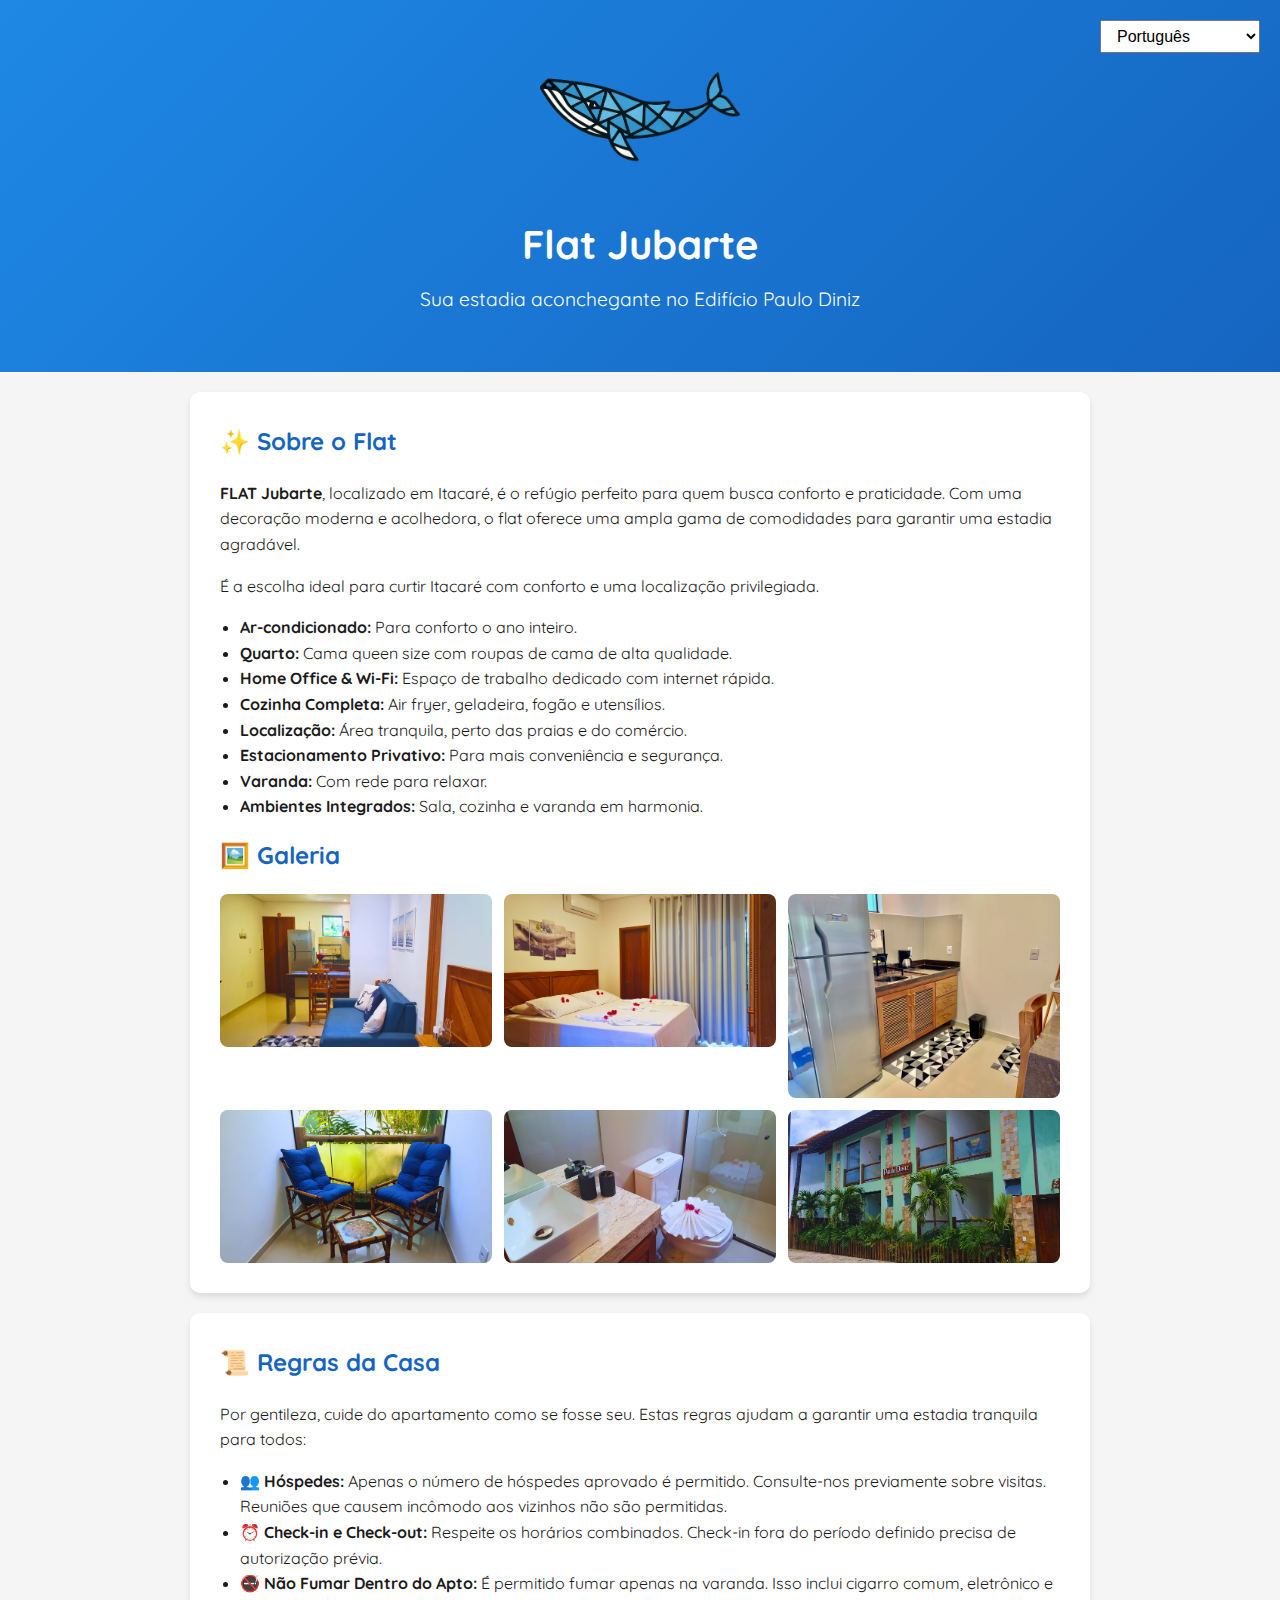
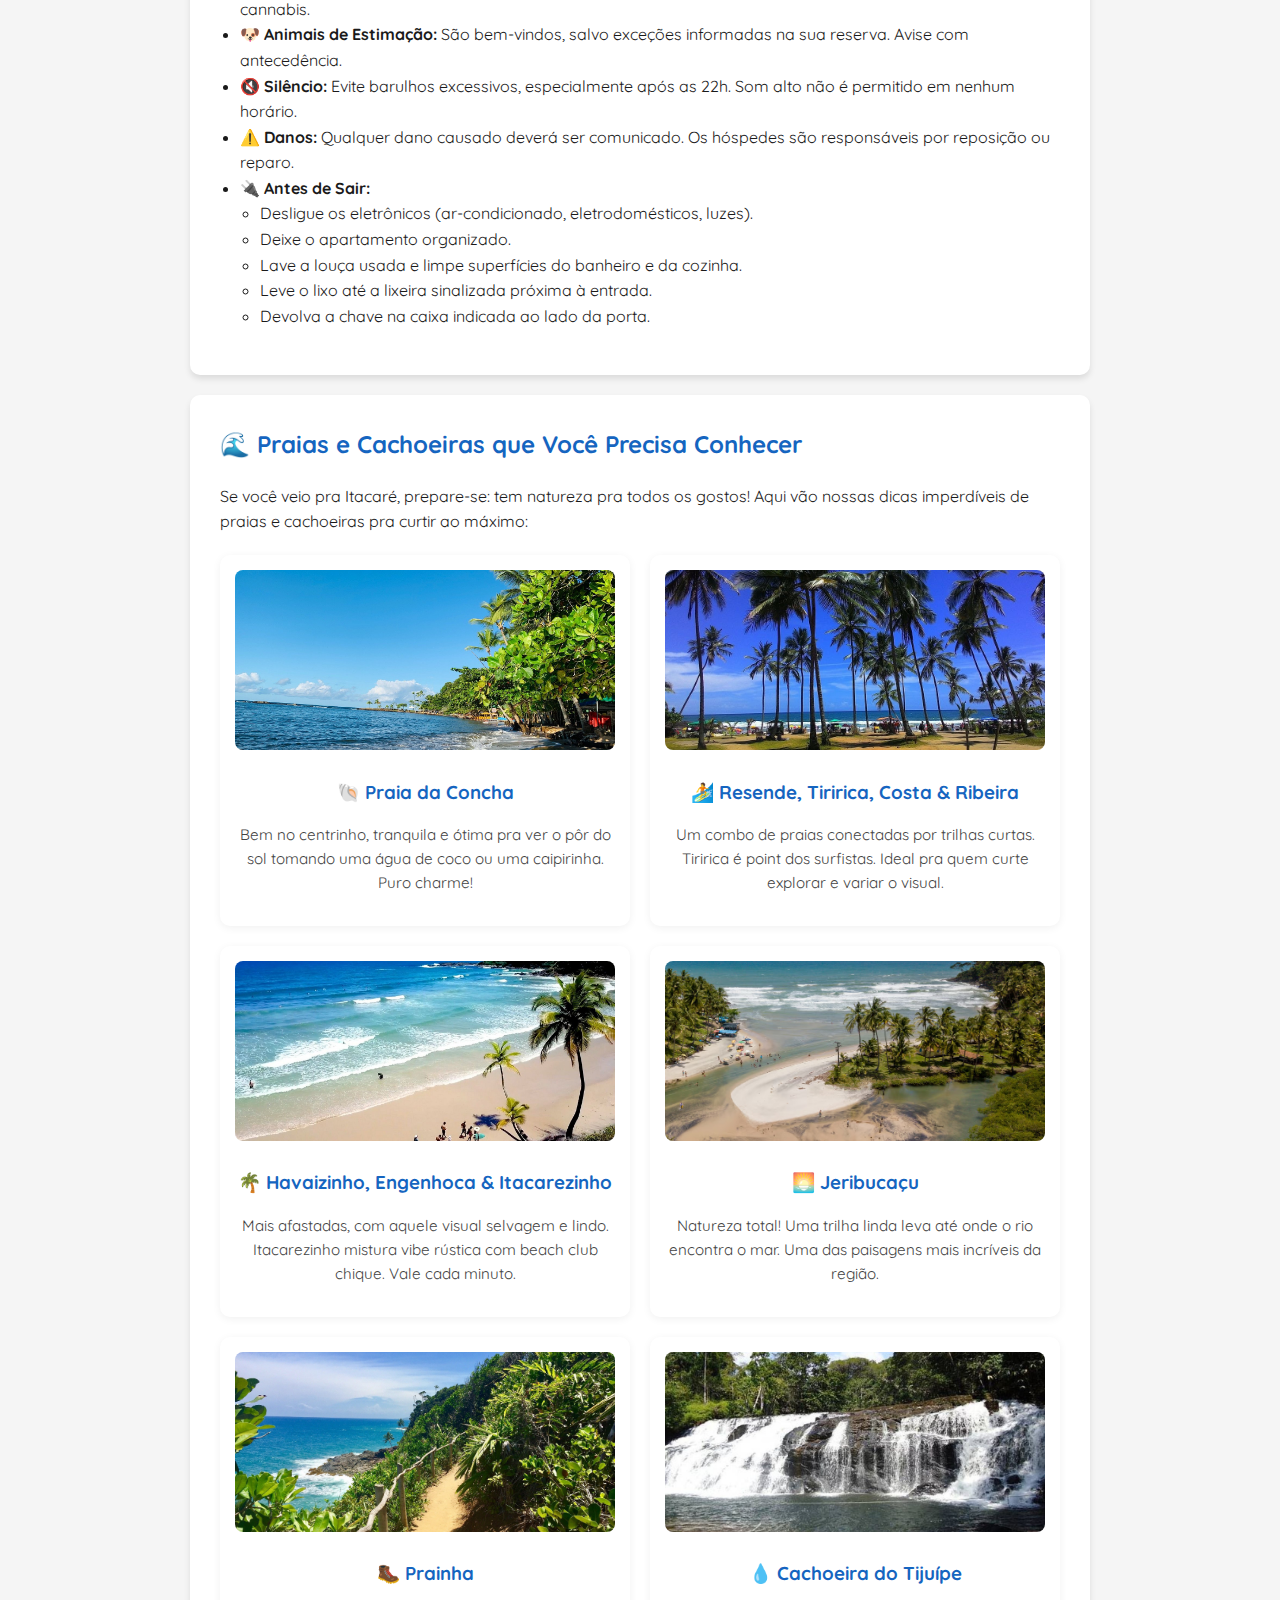
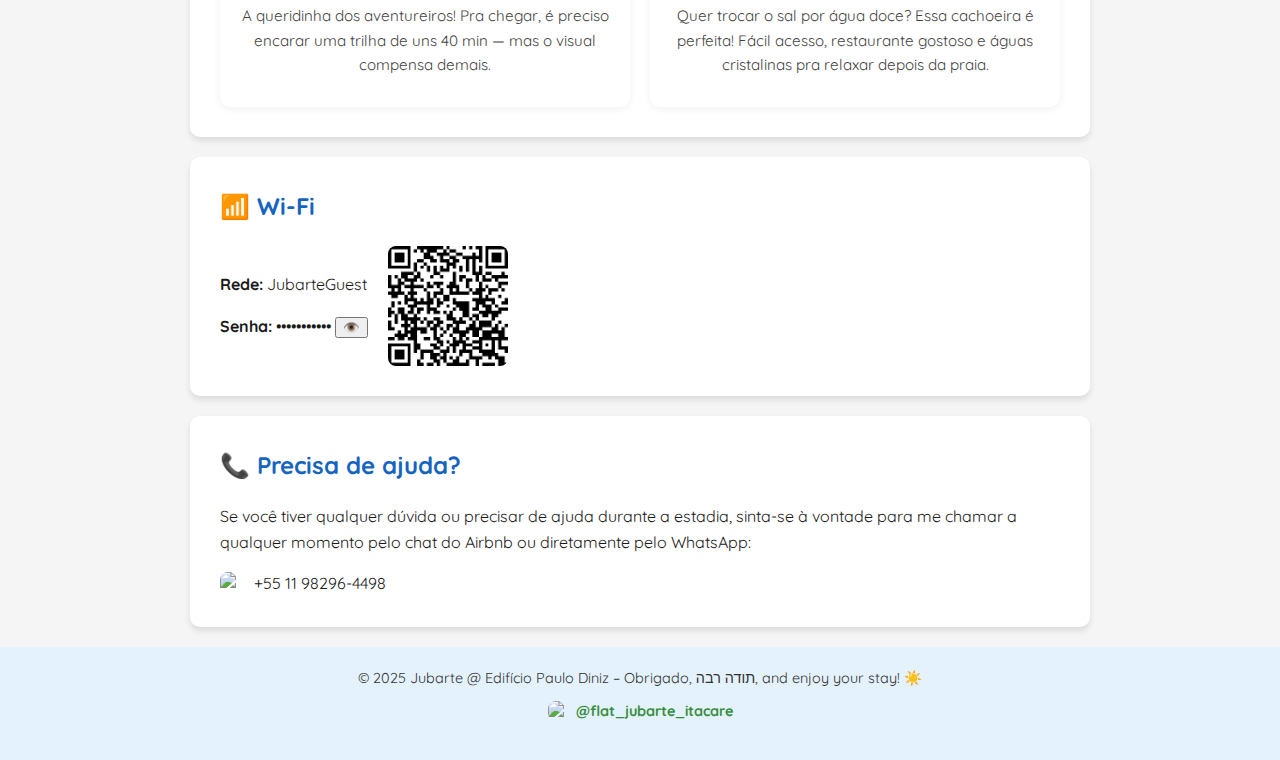
==== commit 36a56bdc: "Add flat Maritaca" ====
--- a/jubarte/index.html
+++ b/jubarte/index.html
@@ -185,12 +185,19 @@
         color: #444;
       }
 
+      #language-selector {
+        width: 160px;
+      }
+
+      #language-selector option {
+        border-radius: 0px;
+      }
     </style>
   </head>
 <body>
   <header>
     <div class="language-wrapper">
-      <select id="language-selector" style="width: 160px;">
+      <select id="language-selector">
         <option value="pt" data-flag="https://flagcdn.com/w80/br.png">Português</option>
         <option value="en" data-flag="https://flagcdn.com/w80/us.png">English</option>
         <option value="he" data-flag="https://flagcdn.com/w80/il.png">עברית</option>
@@ -199,7 +206,7 @@
     
   
     <!-- ✅ Logo added here -->
-    <img src="logo3.png" alt="Logo Jubarte" style="width: 150px; height: auto; margin-bottom: 5px;" />
+    <img src="logo3.png" alt="Logo Jubarte" style="width: 200px; height: auto" />
   
     <h1>Flat Jubarte</h1>
     <p id="subtitle-pt">Sua estadia aconchegante no Edifício Paulo Diniz</p>
